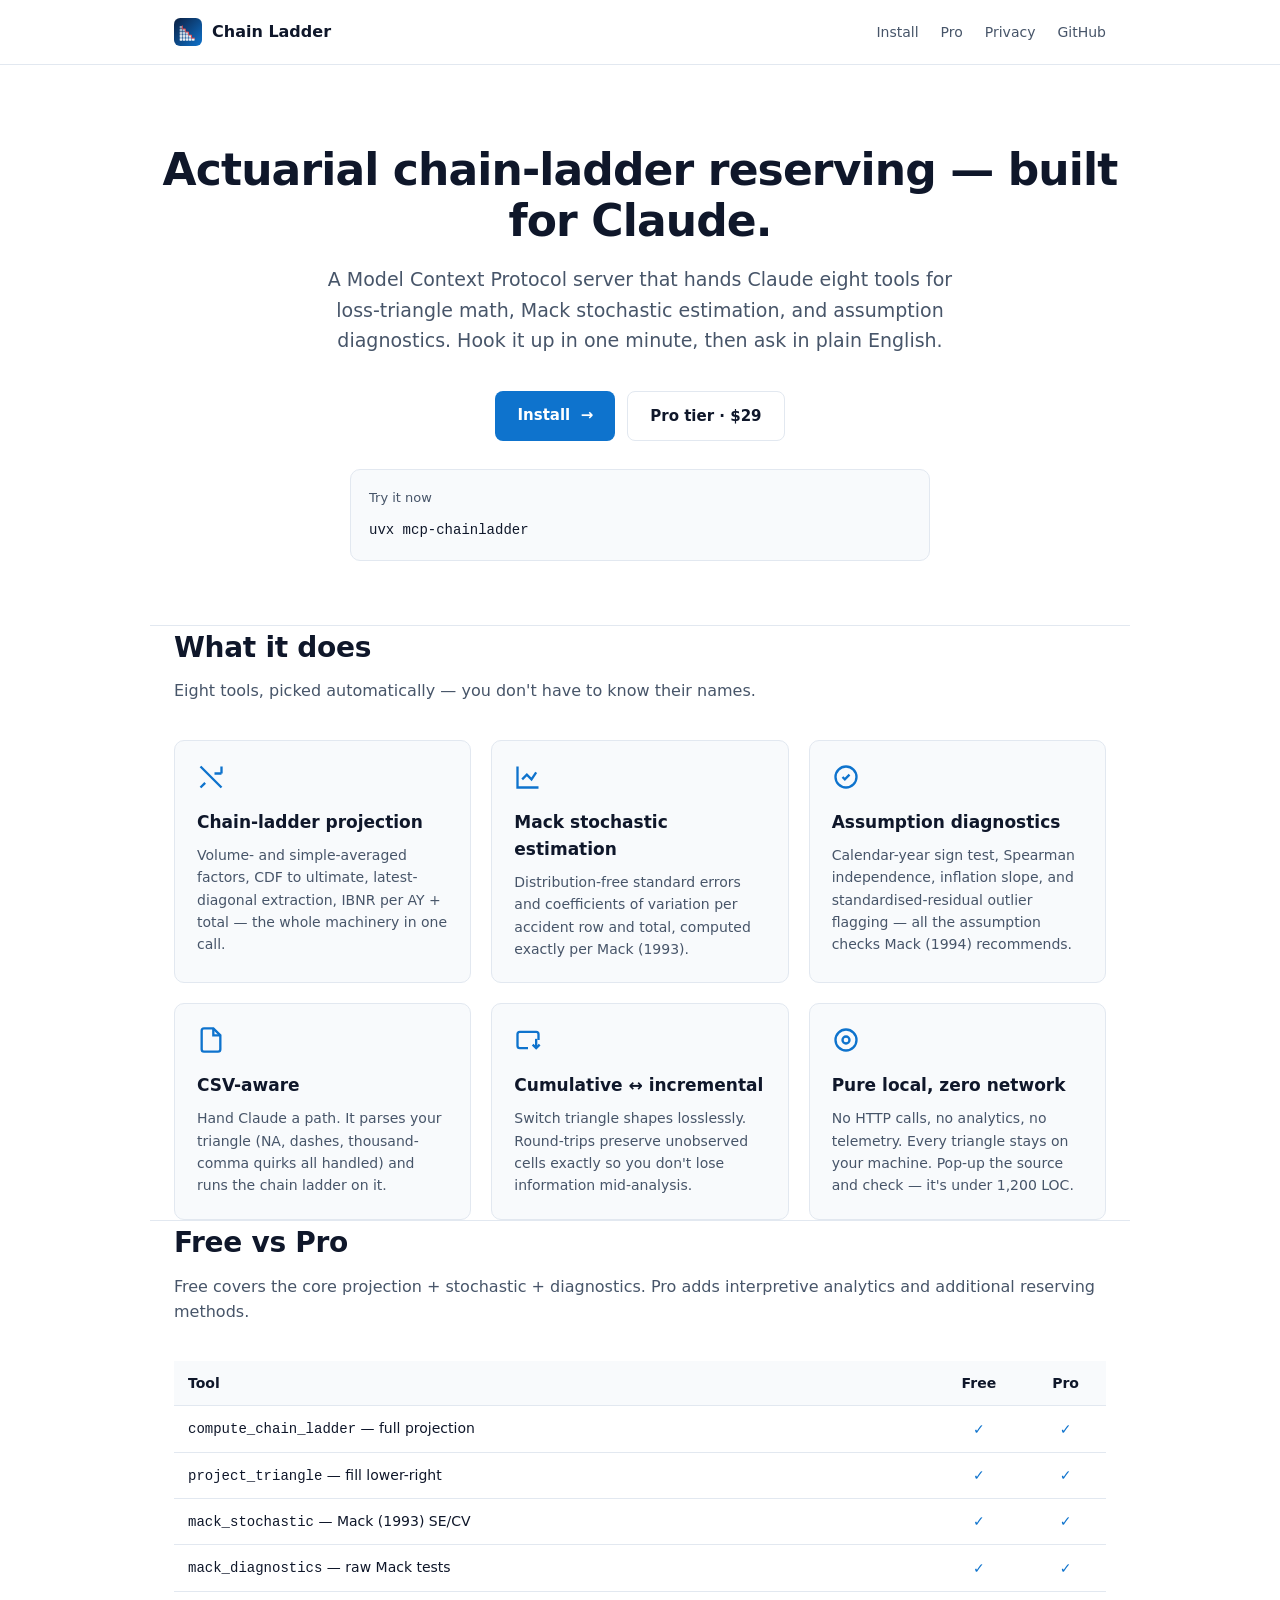
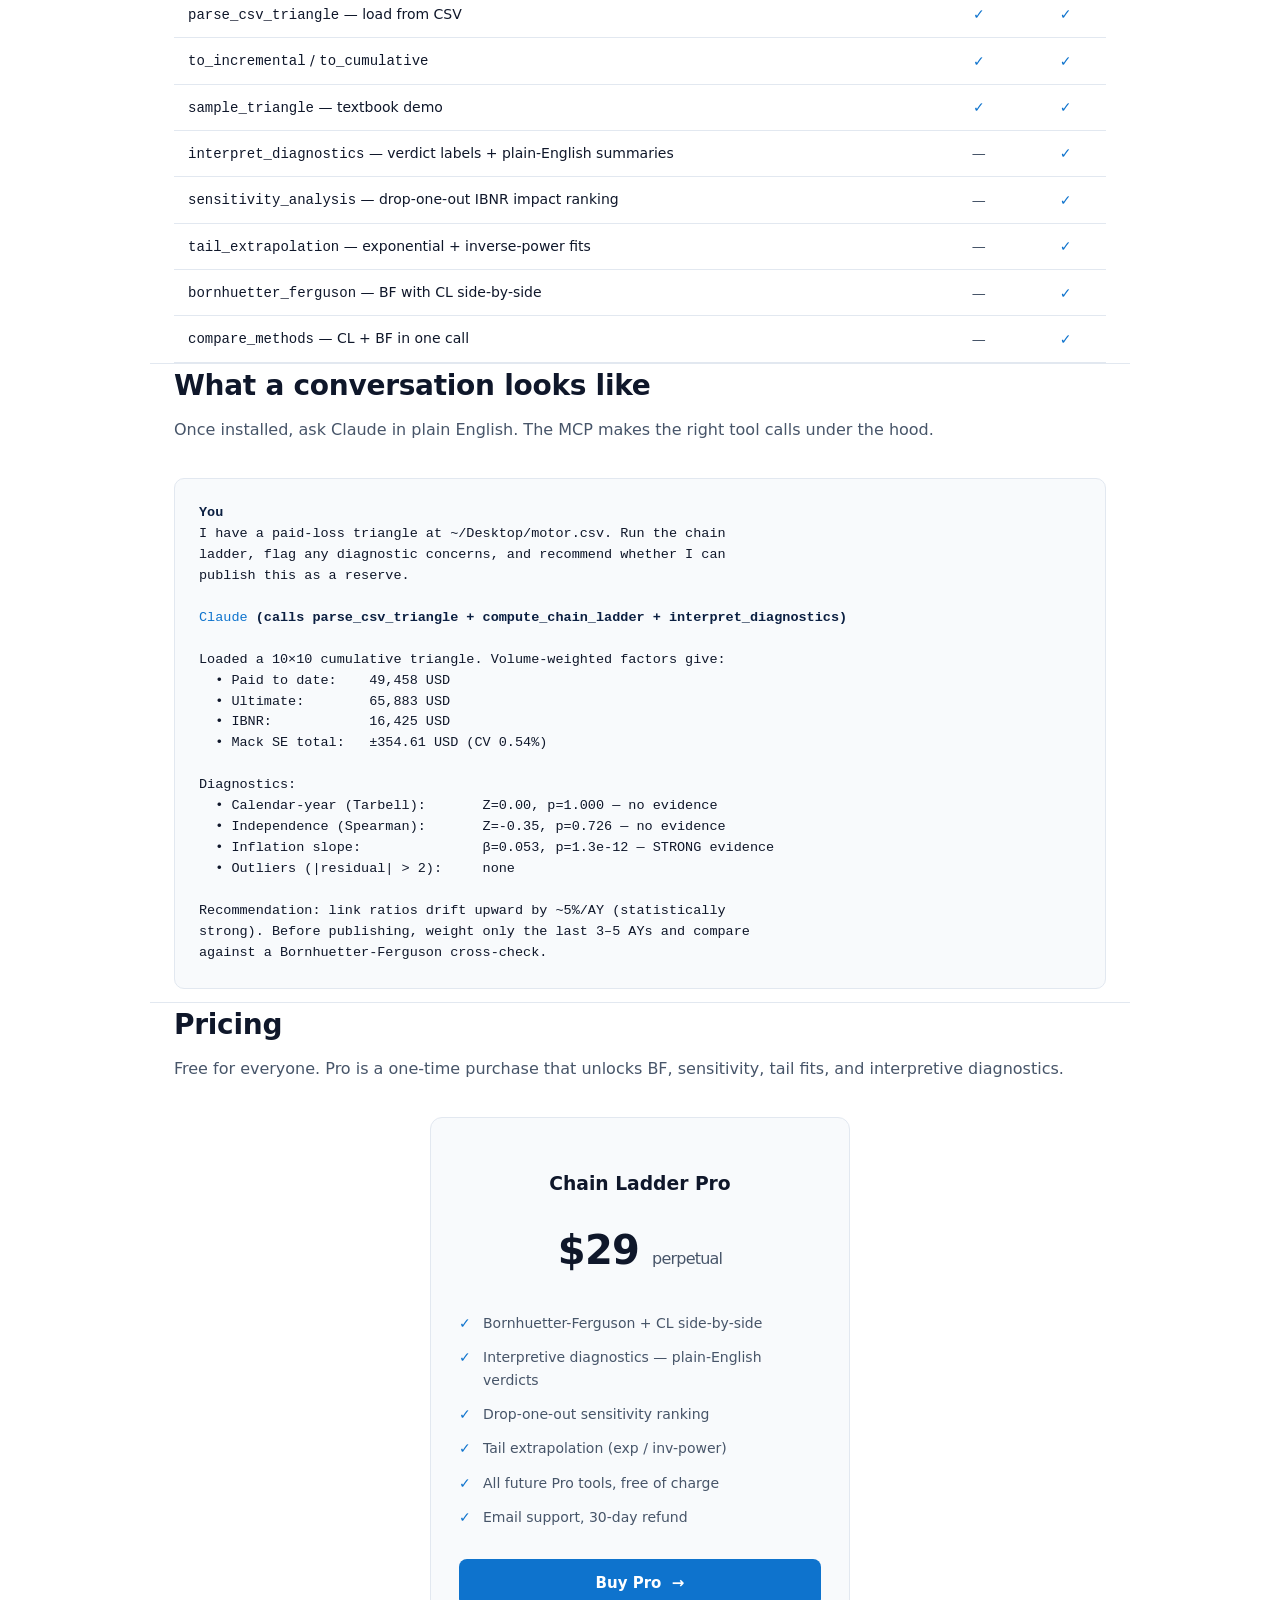
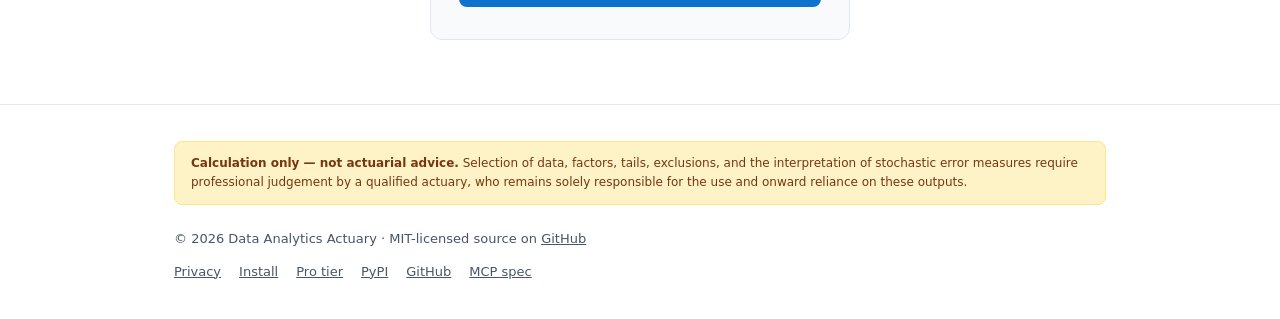
==== docs/index.html @ 4620dd9e "Initial commit — mcp-chainladder v1.2.0 Full Pro tier with Ed25519-signed licenses, 14 MCP tools, ma" ====
<!DOCTYPE html>
<html lang="en">
<head>
    <meta charset="utf-8">
    <meta name="viewport" content="width=device-width, initial-scale=1">
    <title>Chain Ladder — actuarial reserving for Claude</title>
    <meta name="description" content="A Model Context Protocol server that hands Claude the tools for actuarial chain-ladder reserving — factors, IBNR, Mack stochastic stats, and assumption diagnostics.">
    <link rel="stylesheet" href="style.css">
    <meta property="og:title" content="Chain Ladder — actuarial reserving for Claude">
    <meta property="og:description" content="MCP server for chain-ladder reserving, Mack diagnostics, and Bornhuetter-Ferguson. No network access, no telemetry, pure local calculation.">
    <meta property="og:type" content="website">
</head>
<body>

<nav class="nav">
    <div class="container nav-inner">
        <a href="./" class="nav-brand">
            <!-- Inline SVG logo: navy/blue staircase triangle echoing the macOS app icon -->
            <svg viewBox="0 0 64 64" xmlns="http://www.w3.org/2000/svg" aria-hidden="true">
                <defs>
                    <linearGradient id="g" x1="0%" y1="0%" x2="100%" y2="100%">
                        <stop offset="0%"  stop-color="#0b1f41"/>
                        <stop offset="100%" stop-color="#0e73cd"/>
                    </linearGradient>
                </defs>
                <rect width="64" height="64" rx="14" fill="url(#g)"/>
                <g fill="white" fill-opacity="0.92">
                    <rect x="13" y="46" width="6" height="6" rx="1"/>
                    <rect x="20" y="46" width="6" height="6" rx="1"/>
                    <rect x="27" y="46" width="6" height="6" rx="1"/>
                    <rect x="34" y="46" width="6" height="6" rx="1"/>
                    <rect x="41" y="46" width="6" height="6" rx="1"/>
                    <rect x="13" y="39" width="6" height="6" rx="1" fill-opacity="0.85"/>
                    <rect x="20" y="39" width="6" height="6" rx="1" fill-opacity="0.85"/>
                    <rect x="27" y="39" width="6" height="6" rx="1" fill-opacity="0.85"/>
                    <rect x="34" y="39" width="6" height="6" rx="1" fill-opacity="0.85"/>
                    <rect x="13" y="32" width="6" height="6" rx="1" fill-opacity="0.75"/>
                    <rect x="20" y="32" width="6" height="6" rx="1" fill-opacity="0.75"/>
                    <rect x="27" y="32" width="6" height="6" rx="1" fill-opacity="0.75"/>
                    <rect x="13" y="25" width="6" height="6" rx="1" fill-opacity="0.65"/>
                    <rect x="20" y="25" width="6" height="6" rx="1" fill-opacity="0.65"/>
                    <rect x="13" y="18" width="6" height="6" rx="1" fill-opacity="0.55"/>
                </g>
                <!-- Red ridge along the diagonal -->
                <path d="M19 18 L19 25 L26 25 L26 32 L33 32 L33 39 L40 39 L40 46 L47 46"
                      fill="none" stroke="#ef4444" stroke-width="2"
                      stroke-linecap="round" stroke-linejoin="round"/>
            </svg>
            Chain Ladder
        </a>
        <div class="nav-links">
            <a href="install.html">Install</a>
            <a href="pro.html">Pro</a>
            <a href="privacy.html">Privacy</a>
            <a href="https://github.com/dataanalyticsactuary/mcp-chainladder">GitHub</a>
        </div>
    </div>
</nav>

<header class="hero container">
    <h1>Actuarial chain-ladder reserving — built for Claude.</h1>
    <p class="tagline">
        A Model Context Protocol server that hands Claude eight tools for
        loss-triangle math, Mack stochastic estimation, and assumption
        diagnostics. Hook it up in one minute, then ask in plain English.
    </p>
    <div class="hero-cta">
        <a href="install.html" class="cta cta-primary">Install &nbsp;→</a>
        <a href="pro.html"     class="cta cta-secondary">Pro tier · $29</a>
    </div>
    <div class="install">
        <p>Try it now</p>
        <code>uvx mcp-chainladder</code>
    </div>
</header>

<section class="container">
    <h2>What it does</h2>
    <p class="subhead">Eight tools, picked automatically — you don't have to know their names.</p>
    <div class="feature-grid">
        <div class="feature">
            <svg class="feature-icon" viewBox="0 0 24 24" fill="none" stroke="currentColor" stroke-width="2"><path d="M3 21l4-4M3 3l18 18M21 3v6M21 9h-6"/></svg>
            <h3>Chain-ladder projection</h3>
            <p>Volume- and simple-averaged factors, CDF to ultimate, latest-diagonal extraction, IBNR per AY + total — the whole machinery in one call.</p>
        </div>
        <div class="feature">
            <svg class="feature-icon" viewBox="0 0 24 24" fill="none" stroke="currentColor" stroke-width="2"><path d="M3 3v18h18M7 14l4-4 4 4 4-6"/></svg>
            <h3>Mack stochastic estimation</h3>
            <p>Distribution-free standard errors and coefficients of variation per accident row and total, computed exactly per Mack (1993).</p>
        </div>
        <div class="feature">
            <svg class="feature-icon" viewBox="0 0 24 24" fill="none" stroke="currentColor" stroke-width="2"><circle cx="12" cy="12" r="9"/><path d="M9 12l2 2 4-4"/></svg>
            <h3>Assumption diagnostics</h3>
            <p>Calendar-year sign test, Spearman independence, inflation slope, and standardised-residual outlier flagging — all the assumption checks Mack (1994) recommends.</p>
        </div>
        <div class="feature">
            <svg class="feature-icon" viewBox="0 0 24 24" fill="none" stroke="currentColor" stroke-width="2"><path d="M14 2H6a2 2 0 0 0-2 2v16a2 2 0 0 0 2 2h12a2 2 0 0 0 2-2V8z"/><path d="M14 2v6h6"/></svg>
            <h3>CSV-aware</h3>
            <p>Hand Claude a path. It parses your triangle (NA, dashes, thousand-comma quirks all handled) and runs the chain ladder on it.</p>
        </div>
        <div class="feature">
            <svg class="feature-icon" viewBox="0 0 24 24" fill="none" stroke="currentColor" stroke-width="2"><path d="M21 12V7a2 2 0 0 0-2-2H5a2 2 0 0 0-2 2v10a2 2 0 0 0 2 2h7"/><path d="M16 16l3 3 3-3"/><path d="M19 19V11"/></svg>
            <h3>Cumulative ↔ incremental</h3>
            <p>Switch triangle shapes losslessly. Round-trips preserve unobserved cells exactly so you don't lose information mid-analysis.</p>
        </div>
        <div class="feature">
            <svg class="feature-icon" viewBox="0 0 24 24" fill="none" stroke="currentColor" stroke-width="2"><circle cx="12" cy="12" r="3"/><circle cx="12" cy="12" r="9"/></svg>
            <h3>Pure local, zero network</h3>
            <p>No HTTP calls, no analytics, no telemetry. Every triangle stays on your machine. Pop-up the source and check — it's under 1,200 LOC.</p>
        </div>
    </div>
</section>

<section class="container">
    <h2>Free vs Pro</h2>
    <p class="subhead">Free covers the core projection + stochastic + diagnostics. Pro adds interpretive analytics and additional reserving methods.</p>
    <table class="tier">
        <thead>
            <tr>
                <th>Tool</th>
                <th class="center">Free</th>
                <th class="center">Pro</th>
            </tr>
        </thead>
        <tbody>
            <tr><td><code>compute_chain_ladder</code> — full projection</td>            <td class="center check">✓</td><td class="center check">✓</td></tr>
            <tr><td><code>project_triangle</code> — fill lower-right</td>                <td class="center check">✓</td><td class="center check">✓</td></tr>
            <tr><td><code>mack_stochastic</code> — Mack (1993) SE/CV</td>                <td class="center check">✓</td><td class="center check">✓</td></tr>
            <tr><td><code>mack_diagnostics</code> — raw Mack tests</td>                  <td class="center check">✓</td><td class="center check">✓</td></tr>
            <tr><td><code>parse_csv_triangle</code> — load from CSV</td>                 <td class="center check">✓</td><td class="center check">✓</td></tr>
            <tr><td><code>to_incremental</code> / <code>to_cumulative</code></td>       <td class="center check">✓</td><td class="center check">✓</td></tr>
            <tr><td><code>sample_triangle</code> — textbook demo</td>                   <td class="center check">✓</td><td class="center check">✓</td></tr>
            <tr><td><code>interpret_diagnostics</code> — verdict labels + plain-English summaries</td><td class="center dash">—</td><td class="center check">✓</td></tr>
            <tr><td><code>sensitivity_analysis</code> — drop-one-out IBNR impact ranking</td>         <td class="center dash">—</td><td class="center check">✓</td></tr>
            <tr><td><code>tail_extrapolation</code> — exponential + inverse-power fits</td>          <td class="center dash">—</td><td class="center check">✓</td></tr>
            <tr><td><code>bornhuetter_ferguson</code> — BF with CL side-by-side</td>                 <td class="center dash">—</td><td class="center check">✓</td></tr>
            <tr><td><code>compare_methods</code> — CL + BF in one call</td>                         <td class="center dash">—</td><td class="center check">✓</td></tr>
        </tbody>
    </table>
</section>

<section class="container">
    <h2>What a conversation looks like</h2>
    <p class="subhead">Once installed, ask Claude in plain English. The MCP makes the right tool calls under the hood.</p>
    <pre class="example"><span class="me">You</span>
I have a paid-loss triangle at ~/Desktop/motor.csv. Run the chain
ladder, flag any diagnostic concerns, and recommend whether I can
publish this as a reserve.

<span class="claude">Claude</span> <span class="me">(calls parse_csv_triangle + compute_chain_ladder + interpret_diagnostics)</span>

Loaded a 10×10 cumulative triangle. Volume-weighted factors give:
  • Paid to date:    49,458 USD
  • Ultimate:        65,883 USD
  • IBNR:            16,425 USD
  • Mack SE total:   ±354.61 USD (CV 0.54%)

Diagnostics:
  • Calendar-year (Tarbell):       Z=0.00, p=1.000 — no evidence
  • Independence (Spearman):       Z=-0.35, p=0.726 — no evidence
  • Inflation slope:               β=0.053, p=1.3e-12 — STRONG evidence
  • Outliers (|residual| > 2):     none

Recommendation: link ratios drift upward by ~5%/AY (statistically
strong). Before publishing, weight only the last 3–5 AYs and compare
against a Bornhuetter-Ferguson cross-check.</pre>
</section>

<section class="container">
    <h2>Pricing</h2>
    <p class="subhead">Free for everyone. Pro is a one-time purchase that unlocks BF, sensitivity, tail fits, and interpretive diagnostics.</p>
    <div class="pricing">
        <div class="price-card">
            <h3>Chain Ladder Pro</h3>
            <div class="price-amount">$29 <small>perpetual</small></div>
            <ul>
                <li>Bornhuetter-Ferguson + CL side-by-side</li>
                <li>Interpretive diagnostics — plain-English verdicts</li>
                <li>Drop-one-out sensitivity ranking</li>
                <li>Tail extrapolation (exp / inv-power)</li>
                <li>All future Pro tools, free of charge</li>
                <li>Email support, 30-day refund</li>
            </ul>
            <a href="pro.html" class="cta cta-primary" style="display:block;">Buy Pro &nbsp;→</a>
        </div>
    </div>
</section>

<footer>
    <div class="container">
        <div class="disclaimer">
            <strong>Calculation only — not actuarial advice.</strong> Selection of data, factors, tails, exclusions, and the interpretation of stochastic error measures require professional judgement by a qualified actuary, who remains solely responsible for the use and onward reliance on these outputs.
        </div>
        <p>© 2026 Data Analytics Actuary · MIT-licensed source on <a href="https://github.com/dataanalyticsactuary/mcp-chainladder">GitHub</a></p>
        <div class="footer-links">
            <a href="privacy.html">Privacy</a>
            <a href="install.html">Install</a>
            <a href="pro.html">Pro tier</a>
            <a href="https://pypi.org/project/mcp-chainladder/">PyPI</a>
            <a href="https://github.com/dataanalyticsactuary/mcp-chainladder">GitHub</a>
            <a href="https://modelcontextprotocol.io">MCP spec</a>
        </div>
    </div>
</footer>

</body>
</html>
---- docs/style.css ----
/* Chain Ladder marketing site — single self-contained stylesheet.
   System-font stack so it loads instantly with no external requests
   (which also matches the privacy policy — we promise zero third-
   party calls, including for fonts). Brand palette mirrors the macOS
   app icon: navy → bright blue, with red and amber as accents. */

:root {
    --bg:           #ffffff;
    --bg-subtle:    #f8fafc;
    --ink:          #0f172a;
    --muted:        #475569;
    --line:         #e2e8f0;
    --accent:       #0e73cd;
    --accent-deep:  #0b1f41;
    --red:          #ef4444;
    --amber:        #f59e0b;
    --max-width:    980px;
}

@media (prefers-color-scheme: dark) {
    :root {
        --bg:           #0f172a;
        --bg-subtle:    #1e293b;
        --ink:          #e2e8f0;
        --muted:        #94a3b8;
        --line:         #334155;
        --accent:       #38bdf8;
        --accent-deep:  #38bdf8;
    }
}

* { box-sizing: border-box; }

html, body {
    margin: 0; padding: 0;
    background: var(--bg);
    color: var(--ink);
    font-family: -apple-system, BlinkMacSystemFont, "Segoe UI", system-ui,
                 "Helvetica Neue", Arial, sans-serif;
    font-size: 16px;
    line-height: 1.6;
}

a {
    color: var(--accent);
    text-decoration: none;
}
a:hover { text-decoration: underline; }

/* Layout */
.container {
    max-width: var(--max-width);
    margin: 0 auto;
    padding: 0 24px;
}

/* Top nav */
.nav {
    padding: 18px 0;
    border-bottom: 1px solid var(--line);
}
.nav-inner {
    display: flex;
    align-items: center;
    justify-content: space-between;
    gap: 20px;
}
.nav-brand {
    display: flex;
    align-items: center;
    gap: 10px;
    font-weight: 700;
    color: var(--ink);
    text-decoration: none;
    font-size: 16px;
}
.nav-brand svg { width: 28px; height: 28px; }
.nav-links {
    display: flex;
    gap: 22px;
    font-size: 14px;
}
.nav-links a { color: var(--muted); }
.nav-links a:hover { color: var(--ink); text-decoration: none; }

/* Hero */
.hero {
    padding: 80px 0 64px;
    text-align: center;
}
.hero h1 {
    font-size: 44px;
    line-height: 1.15;
    margin: 0 0 18px;
    letter-spacing: -0.02em;
}
.hero p.tagline {
    font-size: 19px;
    color: var(--muted);
    max-width: 640px;
    margin: 0 auto 36px;
}
.hero-cta {
    display: flex;
    gap: 12px;
    justify-content: center;
    flex-wrap: wrap;
}
.cta {
    display: inline-block;
    padding: 12px 22px;
    border-radius: 8px;
    font-weight: 600;
    font-size: 15px;
    transition: transform 0.05s;
}
.cta:active { transform: translateY(1px); }
.cta-primary {
    background: var(--accent);
    color: white;
}
.cta-primary:hover {
    background: var(--accent-deep);
    text-decoration: none;
    color: white;
}
@media (prefers-color-scheme: dark) {
    .cta-primary:hover { background: #0284c7; }
}
.cta-secondary {
    background: transparent;
    color: var(--ink);
    border: 1px solid var(--line);
}
.cta-secondary:hover {
    background: var(--bg-subtle);
    text-decoration: none;
}

/* Install snippet */
.install {
    background: var(--bg-subtle);
    border: 1px solid var(--line);
    border-radius: 10px;
    padding: 18px;
    max-width: 580px;
    margin: 28px auto 0;
    text-align: left;
}
.install p { margin: 0 0 6px; font-size: 13px; color: var(--muted); }
.install code {
    font-family: ui-monospace, "SF Mono", Menlo, Consolas, monospace;
    font-size: 14px;
    color: var(--ink);
    display: block;
    padding-top: 4px;
}

/* Section */
section {
    padding: 64px 0;
    border-top: 1px solid var(--line);
}
section h2 {
    font-size: 28px;
    margin: 0 0 8px;
    letter-spacing: -0.01em;
}
section .subhead {
    color: var(--muted);
    margin: 0 0 36px;
    font-size: 16px;
}

/* Feature grid */
.feature-grid {
    display: grid;
    grid-template-columns: repeat(3, 1fr);
    gap: 20px;
}
@media (max-width: 760px) {
    .feature-grid { grid-template-columns: 1fr; }
}
.feature {
    background: var(--bg-subtle);
    border: 1px solid var(--line);
    border-radius: 10px;
    padding: 22px;
}
.feature h3 {
    margin: 0 0 8px;
    font-size: 17px;
}
.feature p {
    margin: 0;
    color: var(--muted);
    font-size: 14px;
}
.feature-icon {
    width: 28px; height: 28px;
    color: var(--accent);
    margin-bottom: 10px;
}

/* Tier comparison */
.tier {
    width: 100%;
    border-collapse: collapse;
    font-size: 14px;
}
.tier th, .tier td {
    padding: 11px 14px;
    border-bottom: 1px solid var(--line);
    text-align: left;
}
.tier th {
    background: var(--bg-subtle);
    font-weight: 600;
    color: var(--ink);
}
.tier th.center,
.tier td.center { text-align: center; }
.tier .check { color: var(--accent); font-weight: 700; }
.tier .dash  { color: var(--muted); }

/* Example block */
.example {
    background: var(--bg-subtle);
    border: 1px solid var(--line);
    border-radius: 10px;
    padding: 24px;
    font-family: ui-monospace, "SF Mono", Menlo, Consolas, monospace;
    font-size: 13.5px;
    line-height: 1.55;
    white-space: pre-wrap;
    overflow-x: auto;
}
.example .me     { color: var(--accent-deep); font-weight: 600; }
.example .claude { color: var(--accent); }
@media (prefers-color-scheme: dark) {
    .example .me     { color: var(--ink); }
}

/* Pricing card */
.pricing {
    display: flex;
    justify-content: center;
}
.price-card {
    border: 1px solid var(--line);
    border-radius: 12px;
    padding: 32px 28px;
    width: 100%;
    max-width: 420px;
    text-align: center;
    background: var(--bg-subtle);
}
.price-card .price-amount {
    font-size: 40px;
    font-weight: 700;
    margin: 8px 0;
    letter-spacing: -0.02em;
}
.price-card .price-amount small {
    font-size: 16px;
    color: var(--muted);
    font-weight: 400;
}
.price-card ul {
    text-align: left;
    margin: 24px 0;
    padding-left: 0;
    list-style: none;
}
.price-card li {
    padding: 6px 0 6px 24px;
    position: relative;
    color: var(--muted);
    font-size: 14px;
}
.price-card li::before {
    content: "✓";
    color: var(--accent);
    font-weight: 700;
    position: absolute;
    left: 0;
}

/* Footer */
footer {
    margin-top: 64px;
    padding: 36px 0 48px;
    border-top: 1px solid var(--line);
    color: var(--muted);
    font-size: 13px;
}
footer p { margin: 6px 0; }
footer .disclaimer {
    background: #fef3c7;
    border: 1px solid #fde68a;
    color: #78350f;
    padding: 12px 16px;
    border-radius: 8px;
    margin-bottom: 24px;
    font-size: 12px;
}
@media (prefers-color-scheme: dark) {
    footer .disclaimer {
        background: #422006;
        border-color: #78350f;
        color: #fde68a;
    }
}
footer a { color: var(--muted); text-decoration: underline; }
footer .footer-links {
    display: flex;
    gap: 18px;
    flex-wrap: wrap;
    margin-top: 12px;
}

/* Article (for privacy.html etc.) */
article {
    padding: 60px 0;
}
article h1 { font-size: 32px; margin: 0 0 8px; }
article h2 { font-size: 20px; margin: 32px 0 12px; }
article h3 { font-size: 16px; margin: 22px 0 8px; }
article p, article li { font-size: 15px; color: var(--ink); }
article ul { padding-left: 22px; }
article .meta { color: var(--muted); margin: 8px 0 0; font-size: 13px; }
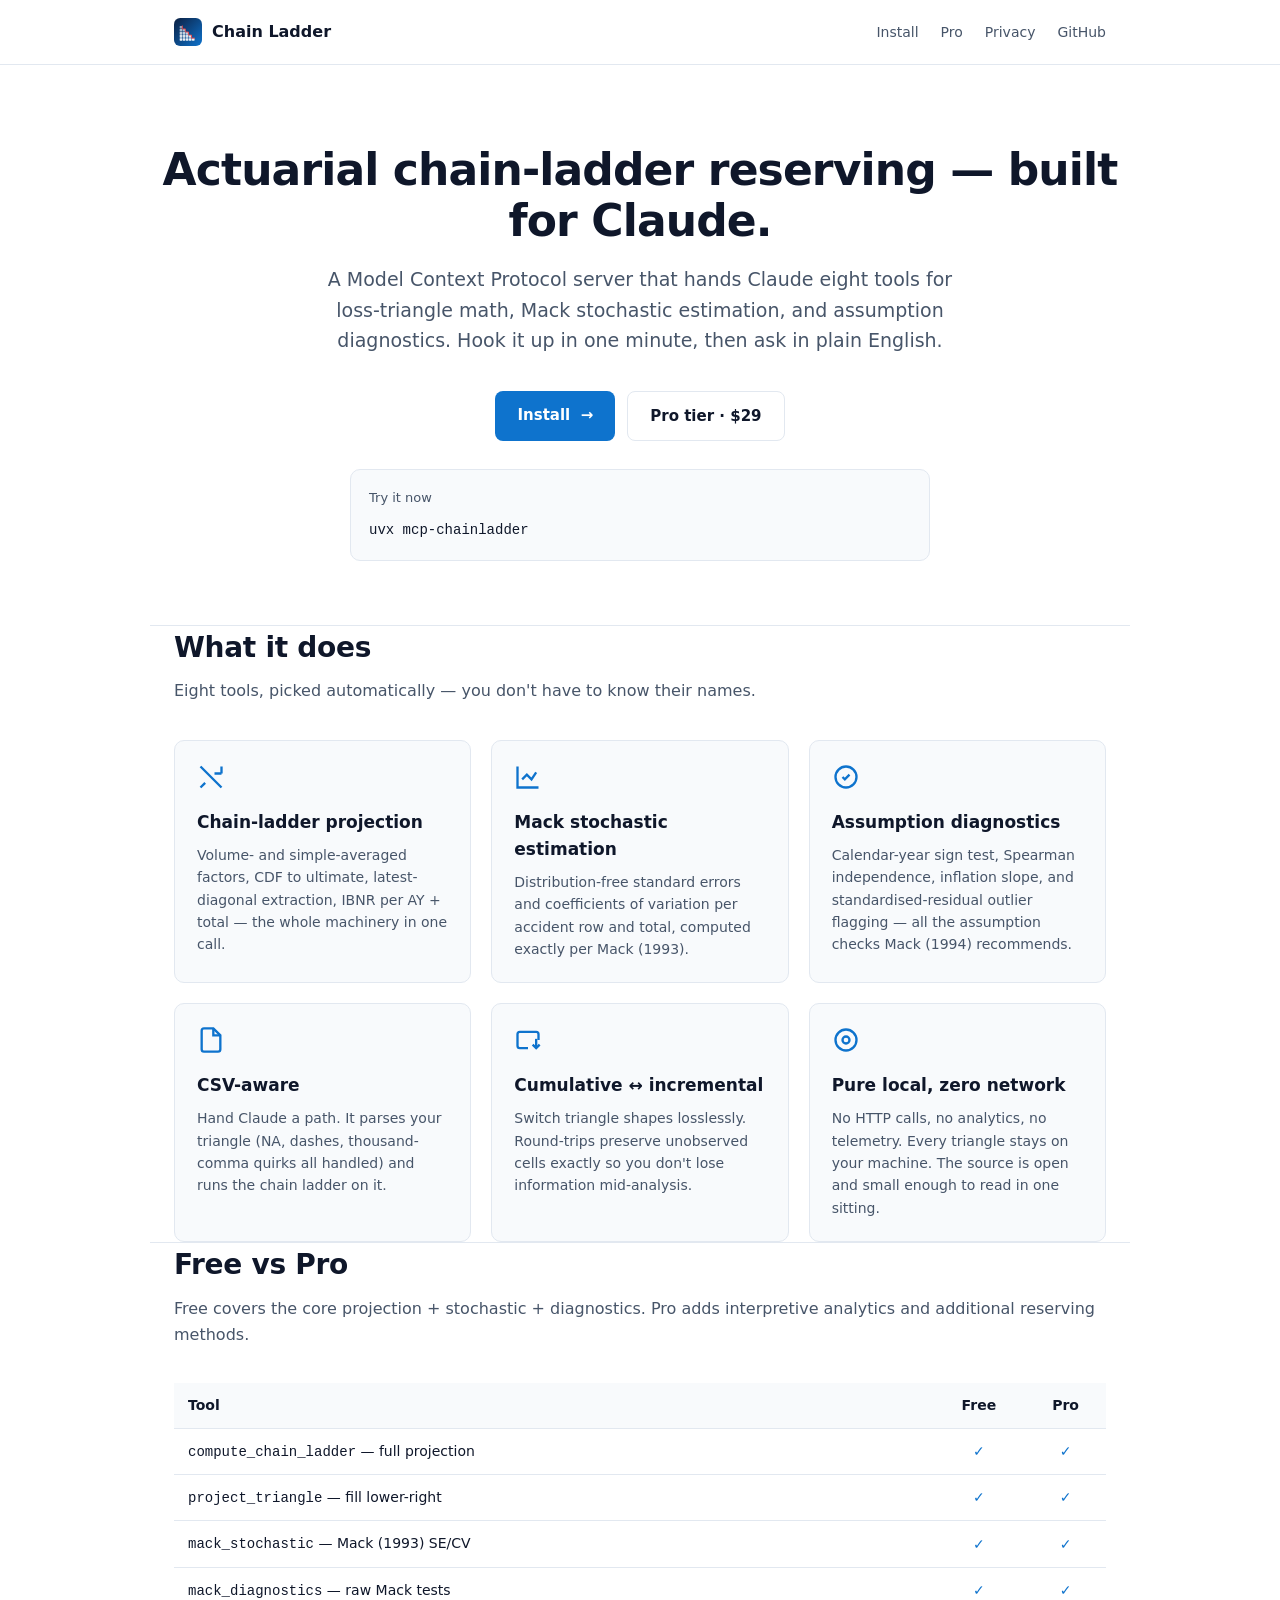
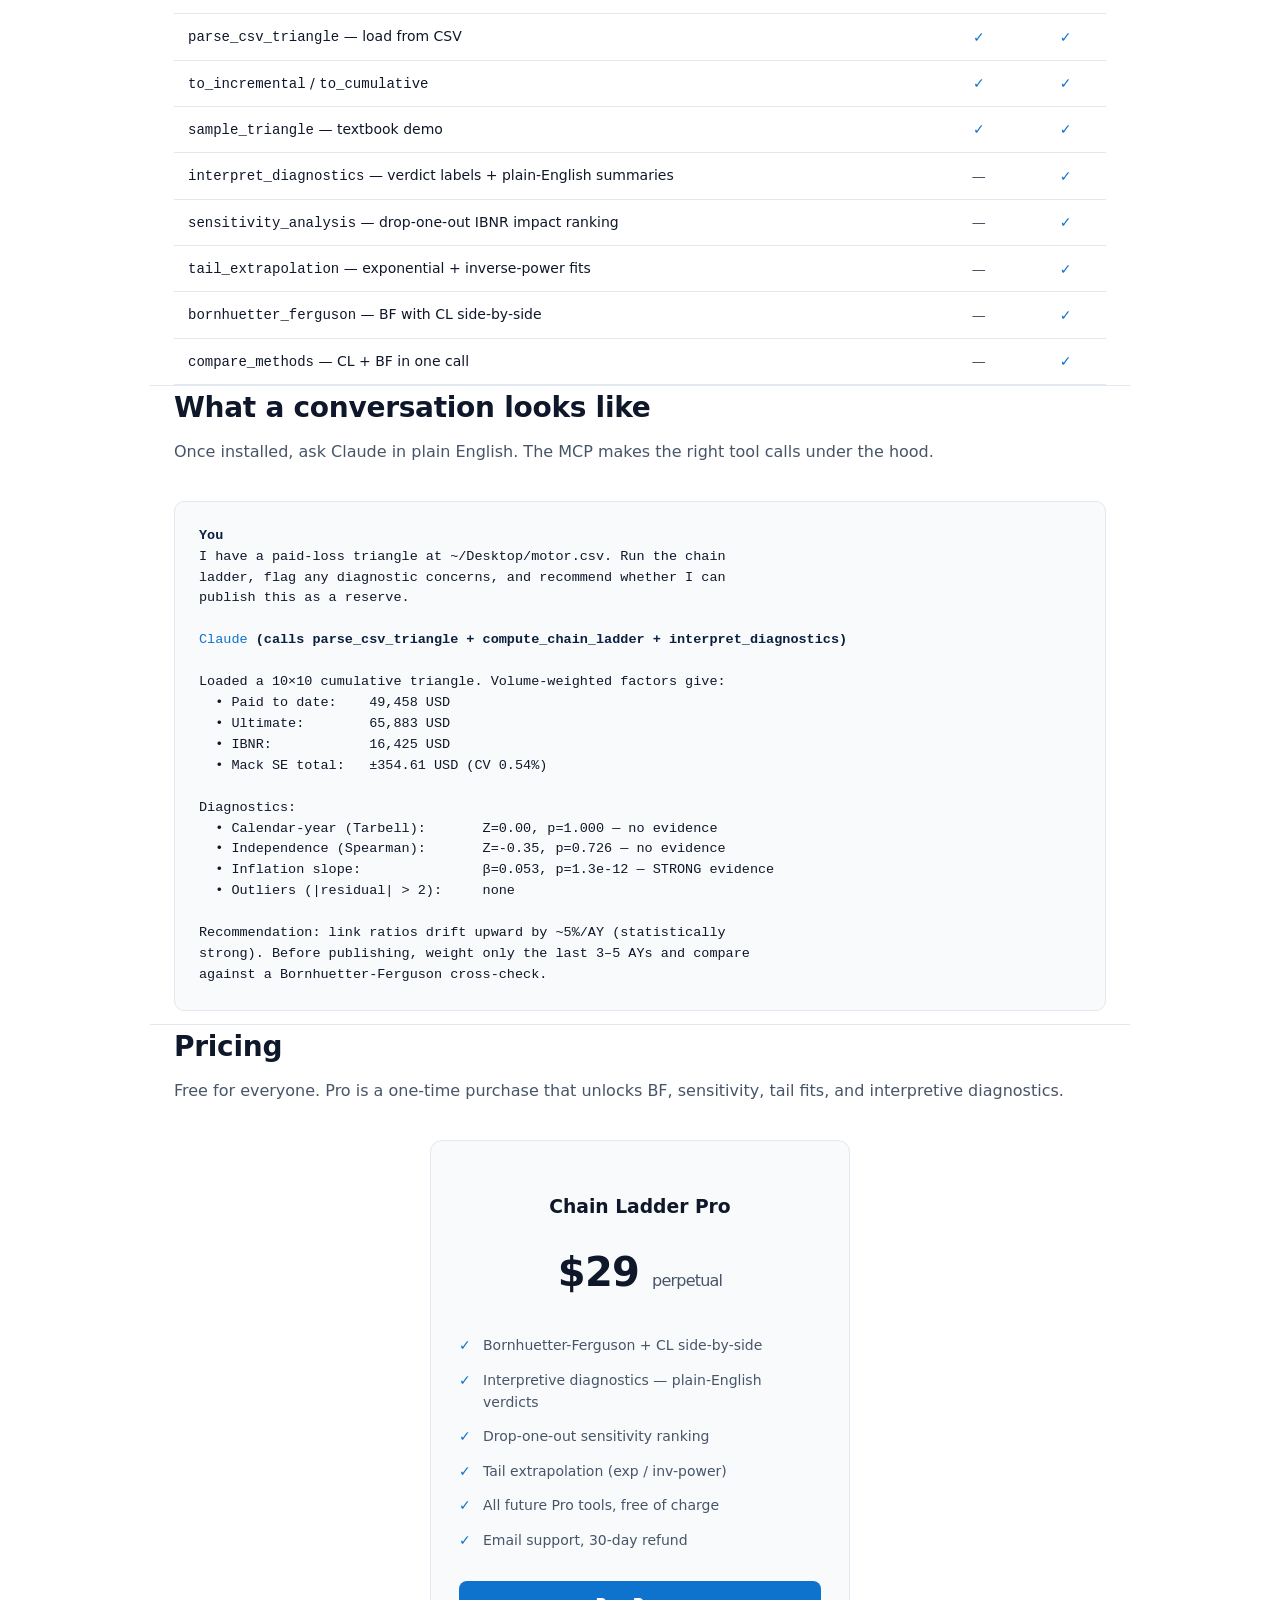
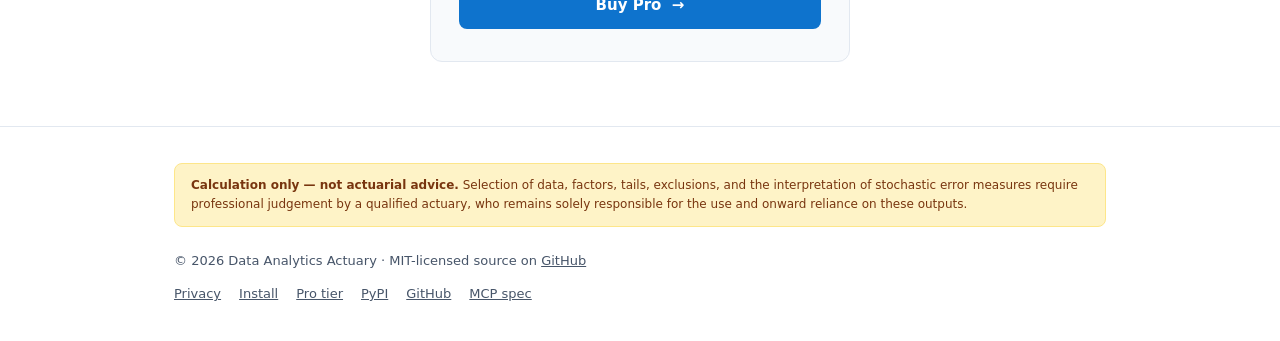
==== commit 76fdd444: "v1.2.2 — Netlify config, MCP registry manifest, customer-copy polish - Add netlify.toml so the marke" ====
--- a/docs/index.html
+++ b/docs/index.html
@@ -52,7 +52,7 @@
             <a href="install.html">Install</a>
             <a href="pro.html">Pro</a>
             <a href="privacy.html">Privacy</a>
-            <a href="https://github.com/dataanalyticsactuary/mcp-chainladder">GitHub</a>
+            <a href="https://github.com/datalattice/mcp-chainladder">GitHub</a>
         </div>
     </div>
 </nav>
@@ -106,7 +106,7 @@
         <div class="feature">
             <svg class="feature-icon" viewBox="0 0 24 24" fill="none" stroke="currentColor" stroke-width="2"><circle cx="12" cy="12" r="3"/><circle cx="12" cy="12" r="9"/></svg>
             <h3>Pure local, zero network</h3>
-            <p>No HTTP calls, no analytics, no telemetry. Every triangle stays on your machine. Pop-up the source and check — it's under 1,200 LOC.</p>
+            <p>No HTTP calls, no analytics, no telemetry. Every triangle stays on your machine. The source is open and small enough to read in one sitting.</p>
         </div>
     </div>
 </section>
@@ -191,13 +191,13 @@
         <div class="disclaimer">
             <strong>Calculation only — not actuarial advice.</strong> Selection of data, factors, tails, exclusions, and the interpretation of stochastic error measures require professional judgement by a qualified actuary, who remains solely responsible for the use and onward reliance on these outputs.
         </div>
-        <p>© 2026 Data Analytics Actuary · MIT-licensed source on <a href="https://github.com/dataanalyticsactuary/mcp-chainladder">GitHub</a></p>
+        <p>© 2026 Data Analytics Actuary · MIT-licensed source on <a href="https://github.com/datalattice/mcp-chainladder">GitHub</a></p>
         <div class="footer-links">
             <a href="privacy.html">Privacy</a>
             <a href="install.html">Install</a>
             <a href="pro.html">Pro tier</a>
             <a href="https://pypi.org/project/mcp-chainladder/">PyPI</a>
-            <a href="https://github.com/dataanalyticsactuary/mcp-chainladder">GitHub</a>
+            <a href="https://github.com/datalattice/mcp-chainladder">GitHub</a>
             <a href="https://modelcontextprotocol.io">MCP spec</a>
         </div>
     </div>
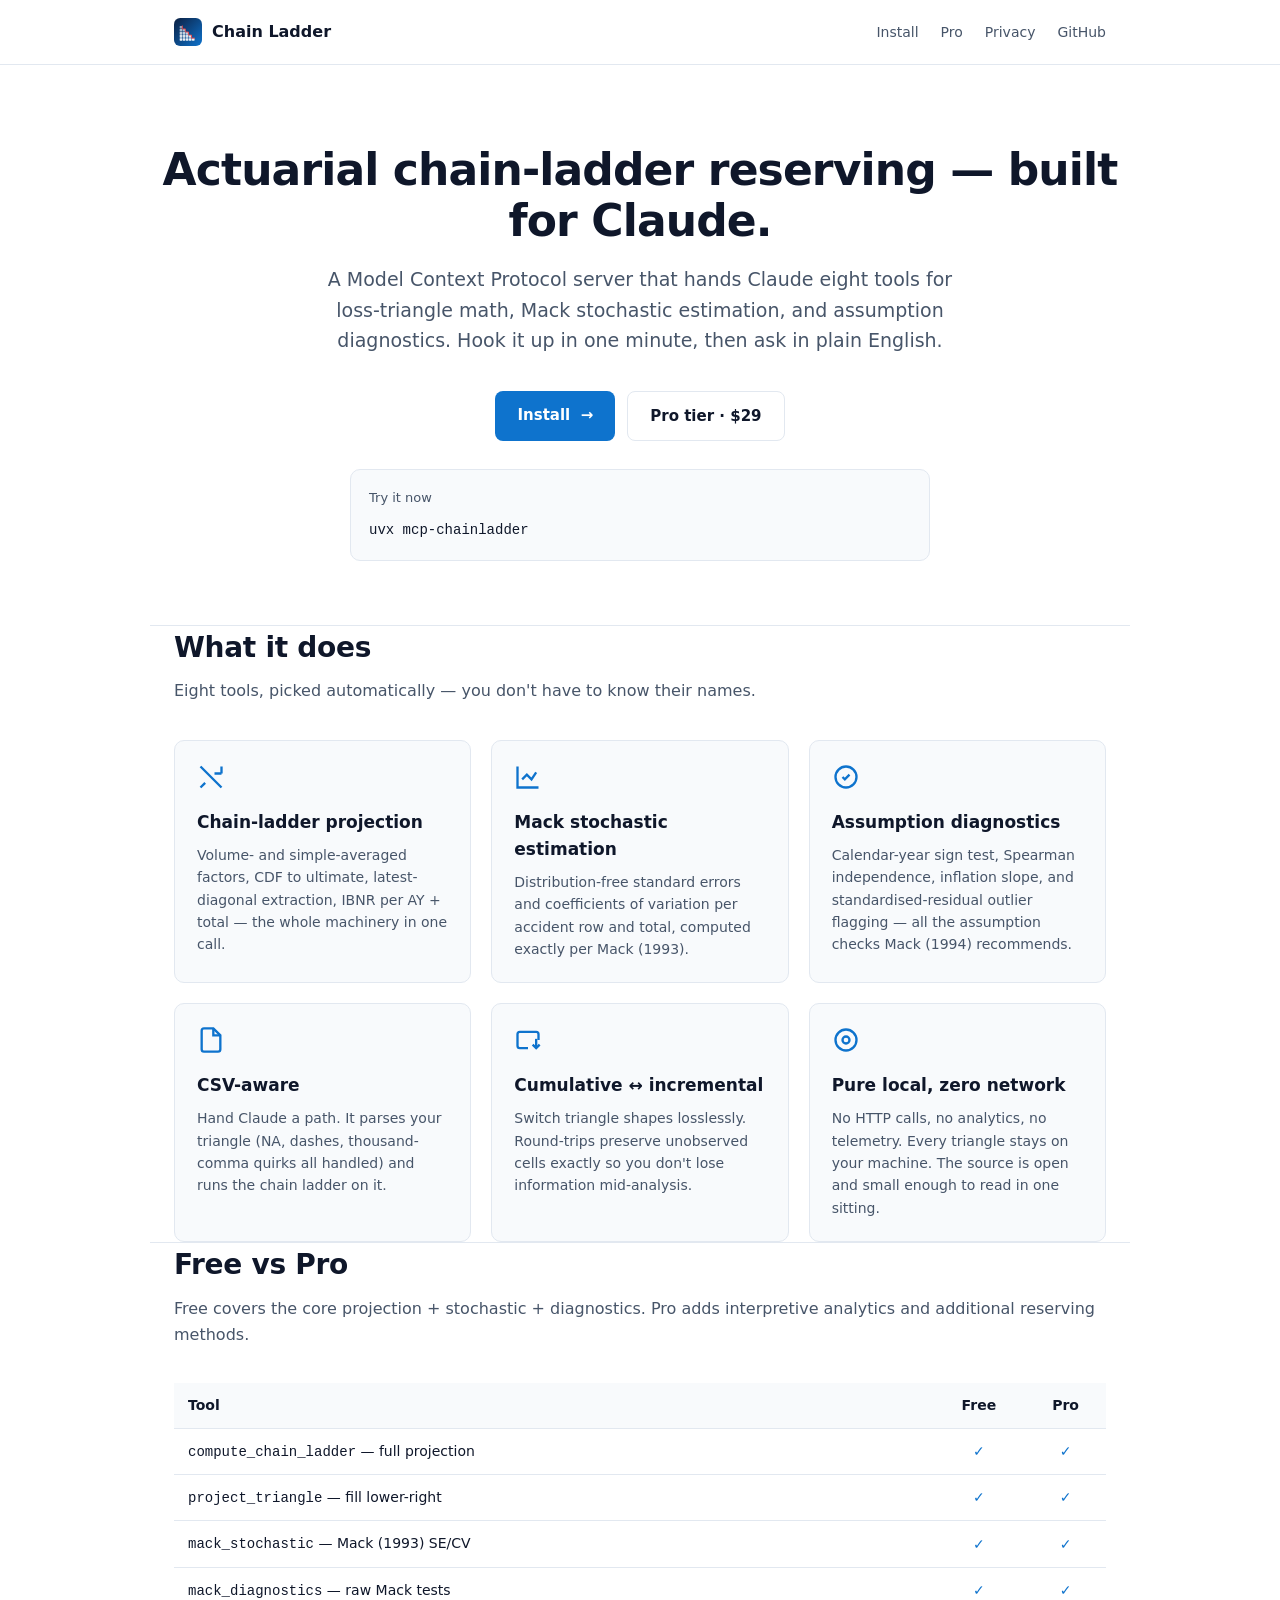
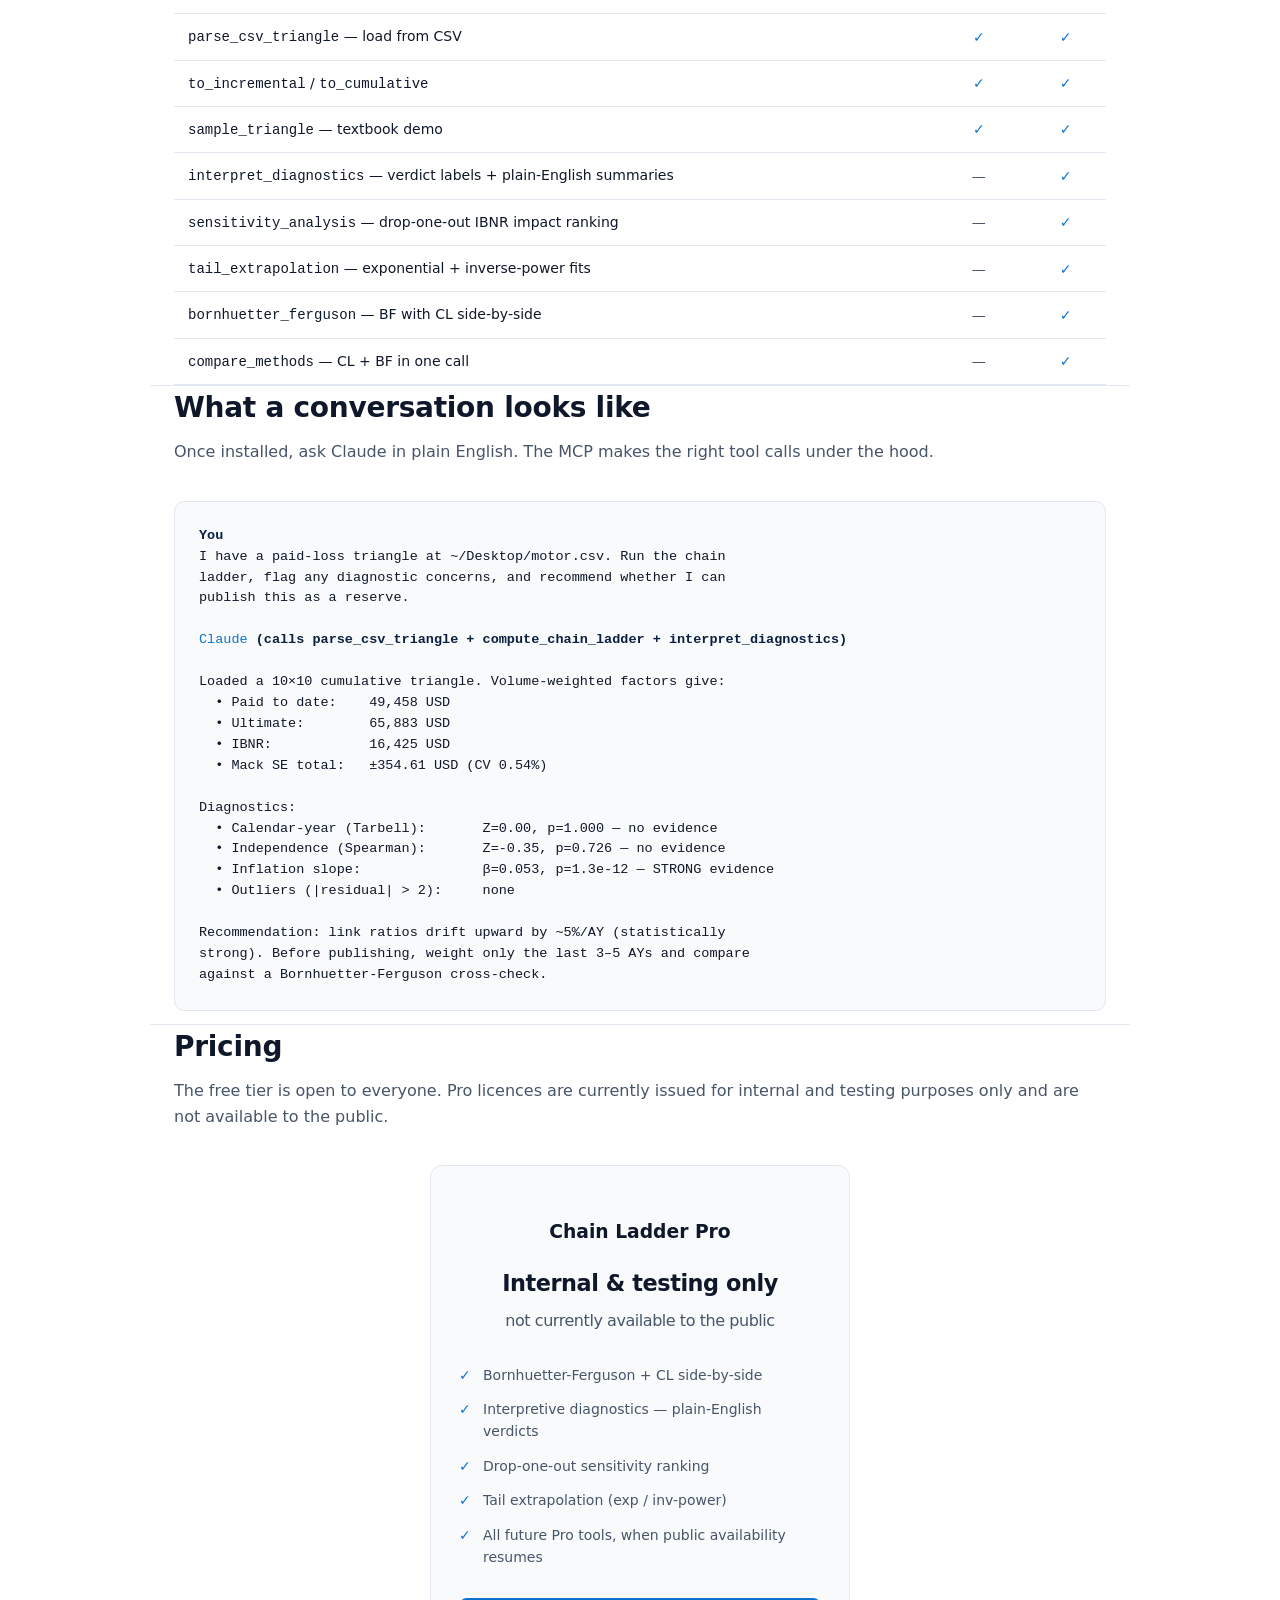
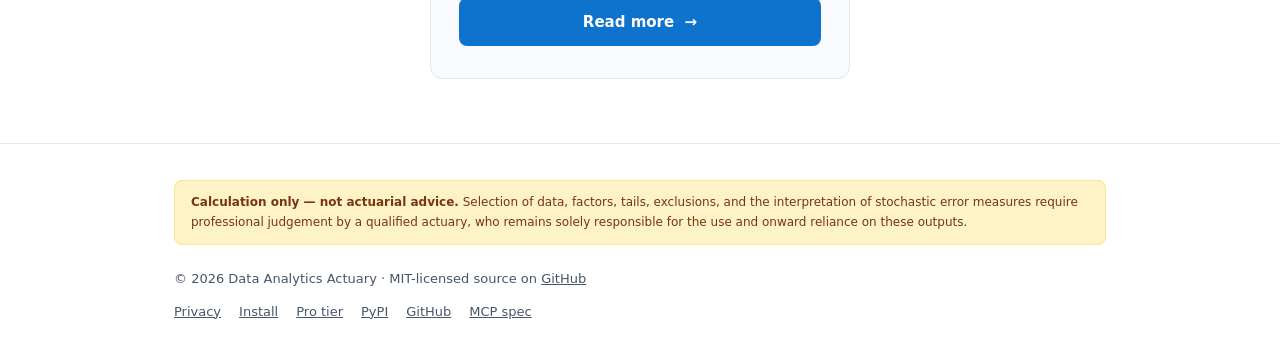
==== commit 36825b6e: "docs: Pro tier internal/testing only — remove public purchase CTAs Align the marketing site (chainla" ====
--- a/docs/index.html
+++ b/docs/index.html
@@ -168,20 +168,19 @@
 
 <section class="container">
     <h2>Pricing</h2>
-    <p class="subhead">Free for everyone. Pro is a one-time purchase that unlocks BF, sensitivity, tail fits, and interpretive diagnostics.</p>
+    <p class="subhead">The free tier is open to everyone. Pro licences are currently issued for internal and testing purposes only and are not available to the public.</p>
     <div class="pricing">
         <div class="price-card">
             <h3>Chain Ladder Pro</h3>
-            <div class="price-amount">$29 <small>perpetual</small></div>
+            <div class="price-amount" style="font-size: 1.4rem;">Internal &amp; testing only <small style="display:block; margin-top: 0.4rem;">not currently available to the public</small></div>
             <ul>
                 <li>Bornhuetter-Ferguson + CL side-by-side</li>
                 <li>Interpretive diagnostics — plain-English verdicts</li>
                 <li>Drop-one-out sensitivity ranking</li>
                 <li>Tail extrapolation (exp / inv-power)</li>
-                <li>All future Pro tools, free of charge</li>
-                <li>Email support, 30-day refund</li>
+                <li>All future Pro tools, when public availability resumes</li>
             </ul>
-            <a href="pro.html" class="cta cta-primary" style="display:block;">Buy Pro &nbsp;→</a>
+            <a href="pro.html" class="cta cta-primary" style="display:block;">Read more &nbsp;→</a>
         </div>
     </div>
 </section>
